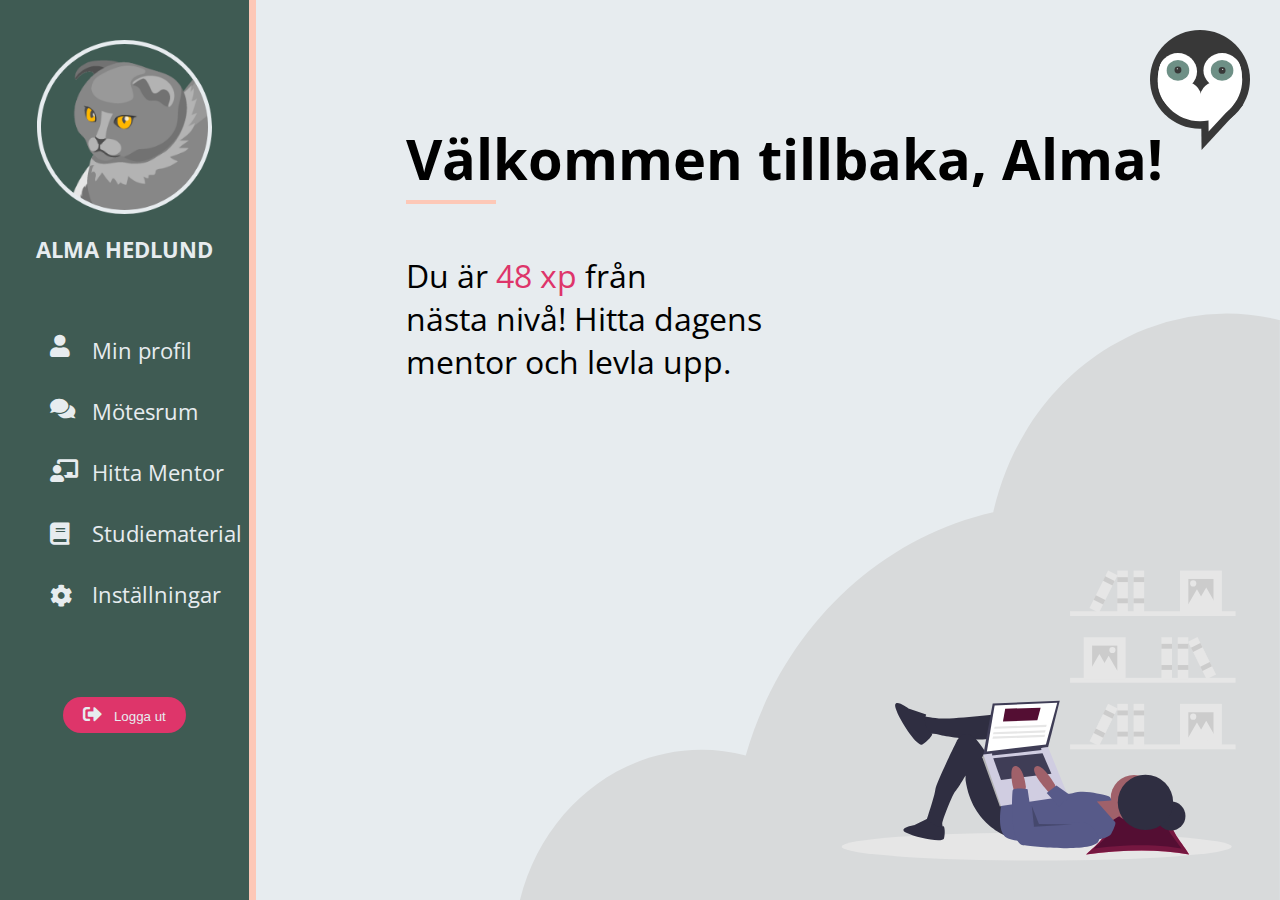
==== index.html @ 0d80abf2 "first commit" ====
<!DOCTYPE html>
<html lang="en">
<head>
    <meta charset="UTF-8">
    <meta http-equiv="X-UA-Compatible" content="IE=edge">
    <meta name="viewport" content="width=device-width, initial-scale=1.0">
    <link rel="stylesheet" href="https://cdnjs.cloudflare.com/ajax/libs/font-awesome/5.11.2/css/all.css">

    <link href="https://fonts.googleapis.com/css2?family=Open+Sans:ital,wght@0,300;0,400;0,600;0,700;0,800;1,300;1,400;1,600;1,700;1,800&display=swap" rel="stylesheet">

    <link rel="stylesheet" href="css/stylesheet.css">

    <title>Owlr</title>
</head>
<body>
    <header>
        <figure>
            <img class="cat-avatar" src="images/Catvatar.png" alt="avatar">
            <figcaption>Alma Hedlund</figcaption>
        </figure>

        <div class="flex-nav">
            <div>
                <i class="fas fa-user"></i>
                <i class="fas fa-comments"></i>
                <i class="fas fa-chalkboard-teacher"></i>
                <i class="fas fa-book"></i>
                <i class="fas fa-cog"></i>
            </div>
            <nav>
            <ul class="ul">
                <li><a href="">Min profil</a></li>
                <li><a href="">Mötesrum</a></li>
                <li><a href="">Hitta Mentor</a></li>
                <li><a href="">Studiematerial</a></li>
                <li><a href="">Inställningar</a></li>
            </ul>
        </nav>
        </div>
        
        <button> <i class="fas fa-sign-out-alt"></i> <span>Logga ut</span> </button>
        
    </header>   


    <main>
        <img class="owl" src="images/logo.svg" alt="Uggla">

        <h1>Välkommen tillbaka, Alma!</h1>
        <div class="strecket"></div>

        <h2>Du är <span class="pink">48 xp</span> från <br>
        nästa nivå! Hitta dagens <br>
        mentor och levla upp.</h2>
        

    </main>


    <footer>

    </footer>


</body>
</html>
---- css/stylesheet.css ----
/* RESETS */
*, *::before, *::after {
    box-sizing: border-box;
  }
  body, p, ul {
    margin: 0;
  }
  h1, h2, h3, h4, h5, h6 {
      margin: 0;
    }
    figure { margin: 0;}
    .ul {margin: 0;     padding-inline-start: 0;}

  /* END RESETS */


body {
    display: flex;
    font-family: 'Open Sans', sans-serif;
}
header {
    width: 20%;
    background-color: #3F5B53;
    border-right: solid 7px #fdc8b7;
}
main {
    height: 100vh;
    width: 80%;
    padding: 120px 0 0 150px;
    background-image: url("/images/background4.svg");
    background-color: #E7ECEF;
    background-repeat: no-repeat;
    background-position: right bottom;
}
.strecket {
    border-bottom: 4px solid #FDC8B7;
    width: 90px;
    margin-top: 4px;
}
h1 {
    font-size: 3.5em;
}
h2 {
    margin-top: 50px;
    font-weight: normal;
    font-size: 2em;
}
.owl {
    width: 100px;
    height: auto;
    position: fixed;
    top: 30px;
    right: 30px;
}
.cat-avatar {
    width: 70%;
    height: auto;
    margin: auto;
    display: block;
    margin-top: 40px;
}
nav {
    margin-top: 70px;
    margin-left: 10px;
}
.fas {
    color: #E7ECEF;
    font-size: 1.4em;
    margin-bottom: 40px;
}
ul {
    list-style-type: none;
}
li>a {
    color: #E7ECEF;
    text-decoration: none;
    margin-bottom: 30px;
    display: block;
    font-size: 1.4em;

}
figcaption {
    color: #E7ECEF;
    font-weight: bold;
    text-transform: uppercase;
    text-align: center;
    margin-top: 20px;
    font-size: 1.4em;
}
.pink {
    color: #DE356A;
}
.flex-nav{
    display: flex;
}
.flex-nav>div {
    width: 13%;
    margin-top: 70px;
    margin-left: 50px;
}
.fa-sign-out-alt {
    margin-right: 8px;
    margin-bottom: 0;
}
button {
    background-color: #DE356A;
    border: none;
    border-radius: 20px;
    padding: 8px 20px 3px 20px;
    margin: auto;
    display: block;
    margin-top: 50px;
}
button>span {
    color: #E7ECEF;
    padding-bottom: 6px;
    display: inline-block;
}
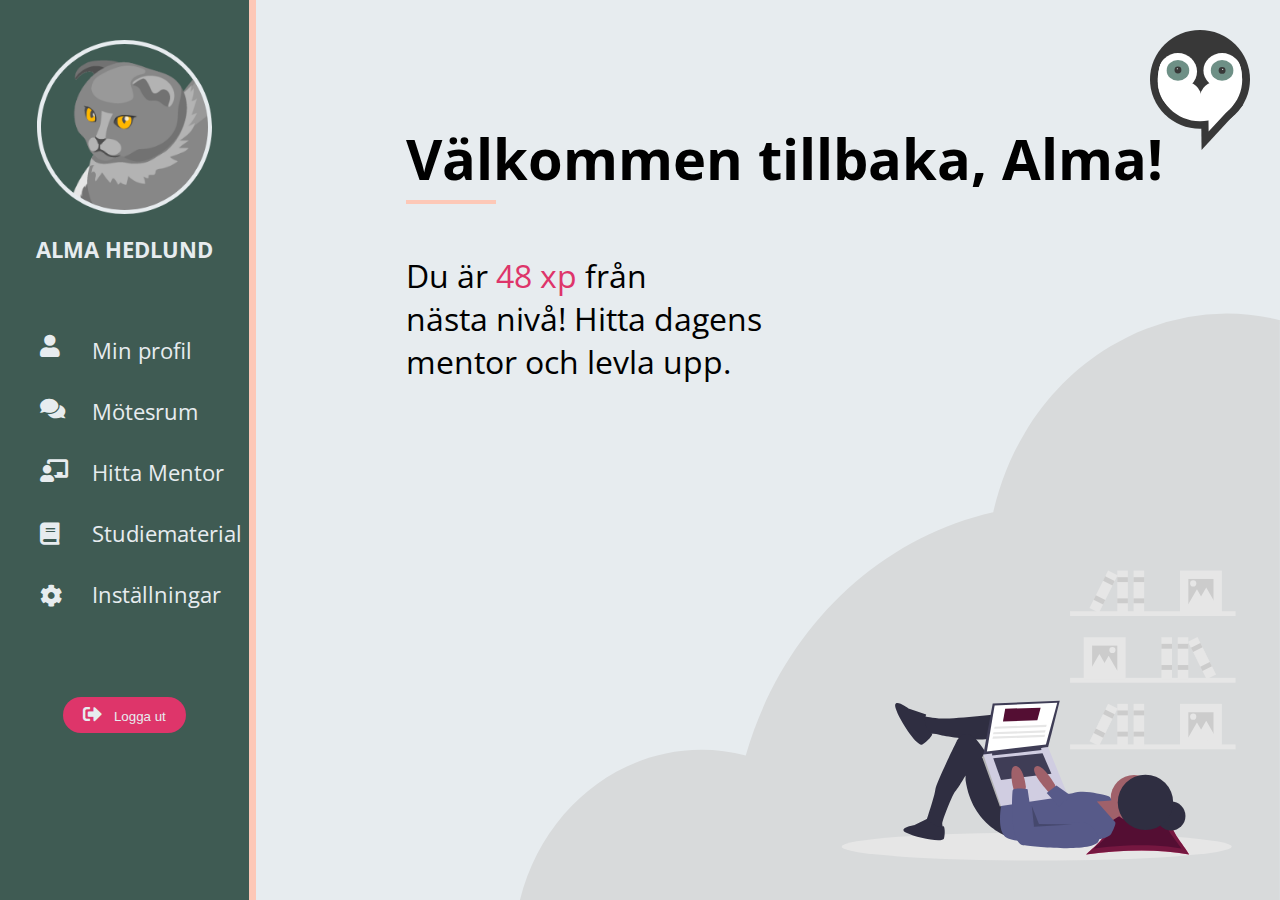
==== commit 4defee61: "login page" ====
--- a/index.html
+++ b/index.html
@@ -29,9 +29,9 @@
             </div>
             <nav>
             <ul class="ul">
-                <li><a href="">Min profil</a></li>
+                <li><a href="profile.html">Min profil</a></li>
                 <li><a href="">Mötesrum</a></li>
-                <li><a href="">Hitta Mentor</a></li>
+                <li><a href="mentor.html">Hitta Mentor</a></li>
                 <li><a href="">Studiematerial</a></li>
                 <li><a href="">Inställningar</a></li>
             </ul>
@@ -43,7 +43,7 @@
     </header>   
 
 
-    <main>
+    <main class="main">
         <img class="owl" src="images/logo.svg" alt="Uggla">
 
         <h1>Välkommen tillbaka, Alma!</h1>
--- a/css/stylesheet.css
+++ b/css/stylesheet.css
@@ -23,7 +23,7 @@
     background-color: #3F5B53;
     border-right: solid 7px #fdc8b7;
 }
-main {
+.main {
     height: 100vh;
     width: 80%;
     padding: 120px 0 0 150px;
@@ -67,9 +67,11 @@
     color: #E7ECEF;
     font-size: 1.4em;
     margin-bottom: 40px;
+    padding-left: 40px;
 }
 ul {
     list-style-type: none;
+    padding-left: 50px; 
 }
 li>a {
     color: #E7ECEF;
@@ -77,7 +79,7 @@
     margin-bottom: 30px;
     display: block;
     font-size: 1.4em;
-
+    padding-left: 50px;
 }
 figcaption {
     color: #E7ECEF;
@@ -96,11 +98,11 @@
 .flex-nav>div {
     width: 13%;
     margin-top: 70px;
-    margin-left: 50px;
 }
 .fa-sign-out-alt {
     margin-right: 8px;
     margin-bottom: 0;
+    padding-left: 0;
 }
 button {
     background-color: #DE356A;
@@ -115,4 +117,132 @@
     color: #E7ECEF;
     padding-bottom: 6px;
     display: inline-block;
+}
+.main-no-backgrund {
+    background-image: none;
+}
+.active {
+    text-decoration: underline #DE356A;
+}
+.active-icon {
+    color: #DE356A;
+    border-left: #DE356A 4px solid;
+}
+.profile-flex{
+    display: flex;
+    background-color: #3F5B53;
+    width: 900px;
+    border-radius: 20px;
+    padding: 30px;
+}
+.profile-flex>div {
+    width: 30%;
+    margin-right: 90px;
+}
+
+.mini-pic{
+    width: 100px;
+    height: 100px;
+    float: left;
+    clear: both;
+}
+.big-pic {
+    width: 490px;
+    height: 490px;
+}
+.bold {
+    color: #E7ECEF;
+    font-weight: bold;
+    font-size: 1.6em;
+    margin-top: 10px;
+}
+.margin-under {
+    margin-bottom: 40px;
+    color: #E7ECEF;
+}
+.down {
+    margin-top: 50px;
+}
+.profile-name {
+    margin-top: 10px;
+    text-transform: uppercase;
+    font-size: 1.6em;
+    font-weight: 600;
+    margin-bottom: 50px;
+}
+h3 {
+    margin-top: 50px;
+    margin-bottom: 5px;
+    color: #DE356A;
+    font-size: 3em;
+}
+
+.login-body {
+    background-image: url("/images/LoginBackground.svg");
+    background-size: cover;
+    background-repeat: no-repeat;
+    background-color: none;
+    height: 100vh;
+
+}
+.login-main {
+    background-image: none;
+    margin-top: 200px;
+    background-color: #E7ECEF;
+    margin: auto;
+    padding: 40px 60px;
+    border-radius: 50px;;
+}
+.login-main>input{
+    display: block;
+}
+.login-main>input[type=submit]{
+    margin: 30px auto 50px auto;
+    padding: 10px 50px;
+    background-color: #DE356A;
+    color: #E7ECEF;
+    border-radius: 8px;
+    border: none;
+    font-size: 1em;
+    font-weight: bold;
+    letter-spacing: 0.1em;
+}
+.login-main>input[type=text],  .login-main>input[type=password]{
+    width: 400px;
+    height: 40px;
+    border-radius: 5px;
+    border: solid 1px gray;
+    background-color: rgb(250, 250, 250);
+}
+label {
+    font-weight: bold;
+    margin-top: 20px;
+    display: block;
+    font-size: 1em;
+}
+.small {
+    font-size: 0.9em;
+}
+.forgot {
+    text-decoration: none;
+    color: #DE356A;
+}
+.forgot-bold {
+    font-weight: bold;
+}
+.block {
+    font-weight: bold;
+    text-align: center;
+    font-size: 0.9em;
+}
+h4 {
+    text-align: center;
+    font-size: 1.7em;
+    margin-bottom: 20px;
+}
+.login-main>img {
+    margin: auto;
+    display: block;
+    width: 30%;
+    margin-bottom: 30px;
 }